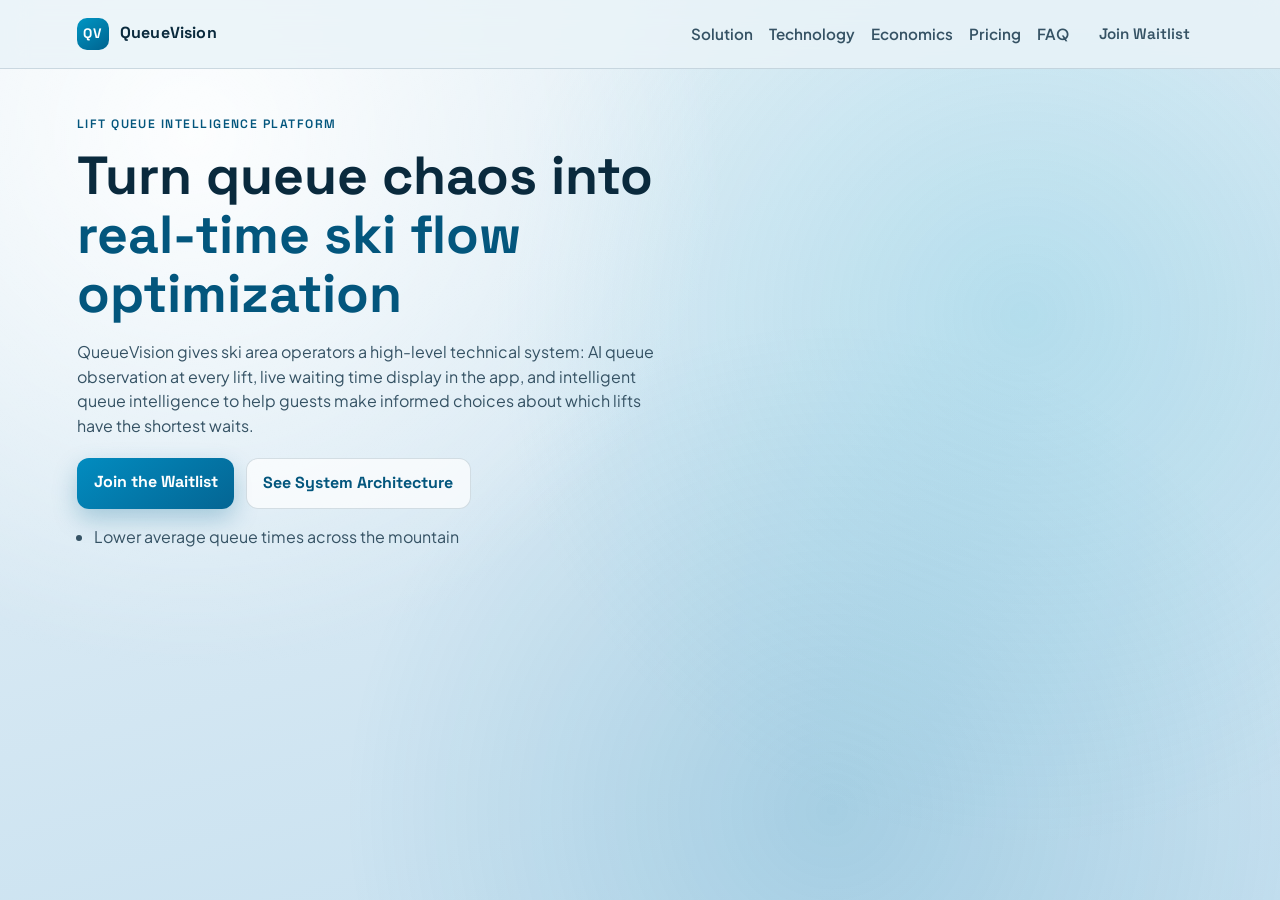
==== index.html @ e5aec7b2 "update" ====
<!DOCTYPE html>
<html lang="en">
<head>
  <meta charset="UTF-8" />
  <meta name="viewport" content="width=device-width, initial-scale=1.0" />
  <title>QueueVision | Lift Queue Intelligence for Ski Areas</title>
  <meta
    name="description"
    content="QueueVision helps ski areas reduce lift waiting times with AI-powered queue observation, live wait-time intelligence, and economic optimization."
  />
  <link rel="icon" type="image/jpeg" href="website/assets/QV_app_icon.jpg" />
  <link rel="apple-touch-icon" href="website/assets/QV_app_icon.jpg" />
  <link rel="preconnect" href="https://fonts.googleapis.com" />
  <link rel="preconnect" href="https://fonts.gstatic.com" crossorigin />
  <link
    href="https://fonts.googleapis.com/css2?family=Space+Grotesk:wght@400;500;700&family=Plus+Jakarta+Sans:wght@400;500;600;700&display=swap"
    rel="stylesheet"
  />
  <link rel="stylesheet" href="website/styles.css" />
</head>
<body>
  <div class="site-bg" aria-hidden="true"></div>

  <header class="topbar">
    <a class="brand" href="#home">
      <span class="brand-mark">QV</span>
      <span class="brand-text">QueueVision</span>
    </a>
    <button class="menu-toggle" type="button" aria-label="Toggle navigation" aria-expanded="false">
      <span></span><span></span><span></span>
    </button>
    <nav class="nav-links" id="primary-nav">
      <a href="#solution">Solution</a>
      <a href="#technology">Technology</a>
      <a href="#economics">Economics</a>
      <a href="#pricing">Pricing</a>
      <a href="#faq">FAQ</a>
      <a class="btn btn-sm" href="#waitlist">Join Waitlist</a>
    </nav>
  </header>

  <main id="home">
    <section class="hero section">
      <div class="hero-copy">
        <p class="kicker">Lift Queue Intelligence Platform</p>
        <h1>
          Turn queue chaos into<br />
          <span>real-time ski flow optimization</span>
        </h1>
        <p class="lead">
          QueueVision gives ski area operators a high-level technical system: AI queue observation at every lift,
          live waiting time display in the app, and intelligent queue intelligence to help guests make informed choices
          about which lifts have the shortest waits.
        </p>
        <div class="hero-cta">
          <a class="btn btn-primary" href="#waitlist">Join the Waitlist</a>
          <a class="btn btn-ghost" href="#technology">See System Architecture</a>
        </div>
        <ul class="hero-points">
          <li>Lower average queue times across the mountain</li>
          <!-- ...existing code... -->
---- website/styles.css ----
/* This file is intentionally left blank. The main site is now at the root index.html. */

/* ...existing styles... */
:root {
  --bg-0: #eaf3f8;
  --bg-1: #d6e8f3;
  --surface: rgba(255, 255, 255, 0.86);
  --surface-strong: #ffffff;
  --line: rgba(11, 56, 85, 0.15);
  --text: #0a2a3d;
  --text-soft: #355264;
  --brand: #0076a8;
  --brand-deep: #03567d;
  --accent: #38b7d6;
  --ok: #1f8f55;
  --shadow: 0 18px 40px rgba(5, 44, 70, 0.14);
  --radius: 16px;
}

* {
  box-sizing: border-box;
}

html,
body {
  margin: 0;
  padding: 0;
}

body {
  color: var(--text);
  font-family: "Plus Jakarta Sans", "Segoe UI", sans-serif;
  background: linear-gradient(165deg, var(--bg-0) 0%, var(--bg-1) 50%, #c4dfef 100%);
  line-height: 1.55;
  min-height: 100vh;
}

.site-bg {
  position: fixed;
  inset: 0;
  z-index: -2;
  background:
    radial-gradient(circle at 15% 15%, rgba(255, 255, 255, 0.9), transparent 40%),
    radial-gradient(circle at 80% 35%, rgba(56, 183, 214, 0.22), transparent 45%),
    radial-gradient(circle at 65% 90%, rgba(0, 118, 168, 0.18), transparent 42%),
    url("assets/snow-topo-pattern.png");
  background-size: auto, auto, auto, 420px 420px;
  background-repeat: no-repeat, no-repeat, no-repeat, repeat;
}

.topbar {
  position: sticky;
  top: 0;
  z-index: 40;
  display: flex;
  align-items: center;
  justify-content: space-between;
  gap: 1rem;
  padding: 0.8rem 6vw;
  backdrop-filter: blur(12px);
  background: rgba(234, 243, 248, 0.82);
  border-bottom: 1px solid var(--line);
}

.brand {
  display: inline-flex;
  align-items: center;
  gap: 0.7rem;
  color: var(--text);
  text-decoration: none;
}

.brand-mark {
  width: 2rem;
  height: 2rem;
  border-radius: 10px;
  display: grid;
  place-items: center;
  font: 700 0.86rem/1 "Space Grotesk", sans-serif;
  letter-spacing: 0.06em;
  color: #fff;
  background: linear-gradient(145deg, #0096c4, #00638f);
}

.brand-text {
  font-family: "Space Grotesk", sans-serif;
  font-weight: 700;
  letter-spacing: 0.01em;
}

.nav-links {
  display: flex;
  align-items: center;
  gap: 1rem;
}

.nav-links a {
  color: var(--text-soft);
  text-decoration: none;
  font-weight: 600;
  font-size: 0.95rem;
}

.menu-toggle {
  display: none;
  background: transparent;
  border: 0;
  width: 2.2rem;
  height: 2.2rem;
  padding: 0;
}

.menu-toggle span {
  display: block;
  height: 2px;
  background: var(--text);
  margin: 5px 0;
  border-radius: 3px;
}

main {
  padding: 2rem 6vw 4rem;
}

.section {
  margin-top: 3.6rem;
}

.hero {
  margin-top: 1rem;
  display: grid;
  grid-template-columns: 1.05fr 0.95fr;
  gap: 1.6rem;
  align-items: start;
}

.kicker {
  text-transform: uppercase;
  letter-spacing: 0.12em;
  font: 600 0.76rem/1.3 "Space Grotesk", sans-serif;
  color: var(--brand-deep);
  margin: 0 0 0.9rem;
}

h1,
h2,
h3 {
  font-family: "Space Grotesk", sans-serif;
  line-height: 1.1;
  margin-top: 0;
}

h1 {
  font-size: clamp(2rem, 4.2vw, 3.35rem);
  margin-bottom: 1rem;
}

h1 span {
  color: var(--brand-deep);
}

h2 {
  font-size: clamp(1.4rem, 3vw, 2.2rem);
  margin-bottom: 0.65rem;
}

.lead {
  max-width: 68ch;
  color: var(--text-soft);
}

.hero-cta {
  margin-top: 1.2rem;
  display: flex;
  gap: 0.7rem;
  flex-wrap: wrap;
}

.btn {
  appearance: none;
  border: 0;
  border-radius: 12px;
  padding: 0.75rem 1.05rem;
  font-family: "Space Grotesk", sans-serif;
  font-weight: 700;
  text-decoration: none;
  cursor: pointer;
}

.btn-sm {
  font-size: 0.85rem;
  padding: 0.58rem 0.85rem;
}

.btn-primary {
  color: #fff;
  background: linear-gradient(145deg, #028cc0, #046593);
  box-shadow: 0 10px 25px rgba(2, 105, 146, 0.28);
}

.btn-ghost {
  color: var(--brand-deep);
  background: rgba(255, 255, 255, 0.7);
  border: 1px solid var(--line);
}

.hero-points {
  margin-top: 1rem;
  padding-left: 1.1rem;
  color: var(--text-soft);
}

.hero-points li + li {
  margin-top: 0.3rem;
}

.card {
  border: 1px solid var(--line);
  border-radius: var(--radius);
  background: var(--surface);
  box-shadow: var(--shadow);
}

.frost {
  position: relative;
  overflow: hidden;
  padding: 1rem;
}

.hero-visual {
  align-self: start;
  height: fit-content;
}

.visual-title {
  margin: 0;
  font-family: "Space Grotesk", sans-serif;
  font-weight: 700;
}

.map-panel {
  position: relative;
  margin-top: 0.8rem;
  border-radius: 12px;
  border: 1px solid var(--line);
  overflow: hidden;
  background: transparent;
  height: auto;
}

.map-bg {
  position: relative;
  width: 100%;
  height: auto;
  object-fit: contain;
  opacity: 1;
}

.map-grid {
  position: absolute;
  inset: 0;
  background-image:
    linear-gradient(rgba(12, 65, 98, 0.08) 1px, transparent 1px),
    linear-gradient(90deg, rgba(12, 65, 98, 0.08) 1px, transparent 1px);
  background-size: 35px 35px;
  opacity: 0.8;
}

.pin {
  position: absolute;
  z-index: 2;
  background: rgba(0, 118, 168, 0.92);
  color: #fff;
  padding: 0.15rem 0.18rem;
  border-radius: 10px;
  font-weight: 700;
  font-size: 0.27rem;
  line-height: 1.25;
  box-shadow: 0 0 16px rgba(0, 118, 168, 0.6), 0 0 32px rgba(56, 183, 214, 0.4), 0 4px 8px rgba(5, 50, 74, 0.25);
  animation: float 4.8s ease-in-out infinite;
}

.pin small {
  font-size: 0.23rem;
  letter-spacing: 0.02em;
}

.p1 { top: 20%; left: 13%; }
.p2 { top: 54%; left: 57%; animation-delay: -1s; }
.p3 { top: 28%; right: 10%; animation-delay: -2s; }

.route-tag {
  position: absolute;
  left: 1rem;
  right: 1rem;
  bottom: 1rem;
  background: rgba(255, 255, 255, 0.9);
  border: 1px solid var(--line);
  border-radius: 10px;
  padding: 0.5rem 0.65rem;
  font-size: 0.9rem;
  font-weight: 600;
}

.section-head {
  max-width: 70ch;
}

.proof-gallery {
  margin-top: 1rem;
}

.tech-media-grid {
  margin-top: 1rem;
  display: grid;
  grid-template-columns: repeat(3, 1fr);
  gap: 1rem;
}

.image-card {
  padding: 0.6rem;
}

.image-card img {
  width: 100%;
  height: 210px;
  object-fit: cover;
  border-radius: 10px;
  border: 1px solid var(--line);
}

.image-card p {
  margin: 0.6rem 0 0.1rem;
  color: var(--text-soft);
  font-size: 0.92rem;
  font-weight: 600;
}

.mobile-shot {
  max-width: 430px;
}

.mobile-shot img {
  object-fit: contain;
  background: linear-gradient(165deg, #f3faff, #e6f2f9);
}

.trust-strip {
  display: grid;
  grid-template-columns: repeat(3, 1fr);
  gap: 0.9rem;
}

.metric {
  padding: 1rem;
}

.grid-2 {
  margin-top: 1rem;
  display: grid;
  grid-template-columns: repeat(2, 1fr);
  gap: 1rem;
}

.feature {
  padding: 1rem 1rem 1.1rem;
}

.architecture {
  margin-top: 1rem;
  padding: 1rem;
  display: grid;
  gap: 0.7rem;
  background: linear-gradient(165deg, rgba(255, 255, 255, 0.94), rgba(225, 241, 250, 0.9));
}

.layer {
  border: 1px solid var(--line);
  border-radius: 12px;
  background: #fff;
  padding: 0.9rem;
}

.layer h3 {
  margin-bottom: 0.35rem;
}

.analytics-section {
  margin-top: 1rem;
  padding: 1rem;
  display: grid;
  grid-template-columns: 1fr 1fr;
  gap: 1rem;
  align-items: center;
}

.analytics-content {
  display: flex;
  flex-direction: column;
  gap: 0.6rem;
}

.analytics-content h3 {
  margin: 0;
}

.analytics-content ul {
  padding-left: 1.1rem;
  margin: 0.4rem 0 0;
}

.analytics-content li {
  margin-bottom: 0.3rem;
  color: var(--text-soft);
}

.analytics-image {
  margin: 0;
}

.analytics-image img {
  width: 100%;
  height: 280px;
  object-fit: cover;
  border-radius: 12px;
  border: 1px solid var(--line);
}

.analytics-image figcaption {
  margin-top: 0.5rem;
  font-size: 0.88rem;
  color: var(--text-soft);
  text-align: center;
}

.deployment-options {
  margin-top: 1rem;
  padding: 1rem;
}

.deployment-options h3 {
  margin: 0 0 0.8rem;
}

.deployment-grid {
  display: grid;
  grid-template-columns: 1fr 1fr;
  gap: 1rem;
}

.deployment-grid article {
  border: 1px solid var(--line);
  border-radius: 12px;
  padding: 0.85rem;
  background: #fff;
}

.deployment-grid h4 {
  margin: 0 0 0.5rem;
  font-size: 1rem;
  color: var(--brand-deep);
}

.deployment-grid p {
  margin: 0;
  color: var(--text-soft);
  font-size: 0.9rem;
  line-height: 1.5;
}

.pricing-highlight {
  margin-top: 1rem;
  padding: 1rem;
  display: grid;
  grid-template-columns: repeat(3, 1fr);
  gap: 1rem;
}

.label {
  margin: 0;
  text-transform: uppercase;
  font: 600 0.74rem/1.2 "Space Grotesk", sans-serif;
  letter-spacing: 0.1em;
  color: var(--brand-deep);
}

.price {
  margin: 0.25rem 0 0.4rem;
  font-family: "Space Grotesk", sans-serif;
  font-size: 1.35rem;
  font-weight: 700;
}

.muted {
  color: var(--text-soft);
}

.roi-box {
  margin-top: 1rem;
  padding: 1rem;
}

.pricing-note {
  margin-top: 0.8rem;
  padding: 1rem;
  background: linear-gradient(160deg, rgba(255, 255, 255, 0.95), rgba(222, 244, 251, 0.9));
  border: 1px solid rgba(0, 118, 168, 0.24);
}

.note-title {
  margin: 0 0 0.5rem;
  font-weight: 700;
  color: var(--brand-deep);
}

.pricing-note p {
  margin: 0;
  color: var(--text-soft);
  font-size: 0.95rem;
  line-height: 1.5;
}

.roi-grid {
  margin-top: 0.8rem;
  display: grid;
  grid-template-columns: repeat(2, 1fr);
  gap: 0.7rem;
}

input,
textarea {
  width: 100%;
  margin-top: 0.35rem;
  padding: 0.7rem 0.74rem;
  border-radius: 10px;
  border: 1px solid rgba(10, 42, 61, 0.24);
  background: #fff;
  font: 500 0.95rem/1.4 "Plus Jakarta Sans", sans-serif;
}

input:focus,
textarea:focus {
  outline: 2px solid rgba(0, 118, 168, 0.35);
  border-color: transparent;
}

.roi-result {
  margin-top: 0.8rem;
  padding: 0.75rem;
  border-radius: 12px;
  background: rgba(31, 143, 85, 0.1);
  color: #145736;
  border: 1px solid rgba(31, 143, 85, 0.26);
  font-weight: 600;
}

.grid-3 {
  margin-top: 1rem;
  display: grid;
  grid-template-columns: repeat(3, 1fr);
  gap: 1rem;
}

.plan {
  padding: 1rem;
}

.plan ul {
  padding-left: 1.1rem;
}

.plan li + li {
  margin-top: 0.25rem;
}

.featured {
  position: relative;
  border: 1px solid rgba(0, 118, 168, 0.35);
  background: linear-gradient(160deg, rgba(255, 255, 255, 0.97), rgba(222, 244, 251, 0.95));
}

.badge {
  position: absolute;
  top: 0.8rem;
  right: 0.8rem;
  margin: 0;
  padding: 0.2rem 0.45rem;
  border-radius: 6px;
  background: #e1f4fb;
  border: 1px solid rgba(0, 118, 168, 0.2);
  font-size: 0.72rem;
  font-weight: 700;
  color: #064d6f;
}

.about-wrap {
  margin-top: 1rem;
  padding: 1rem;
  display: grid;
  grid-template-columns: 1.2fr 0.8fr;
  gap: 1rem;
  align-items: center;
}

.about-copy p {
  margin: 0;
}

.about-copy p + p {
  margin-top: 0.8rem;
}

.about-photo {
  margin: 0;
}

.about-photo img {
  width: 100%;
  height: 250px;
  object-fit: cover;
  border-radius: 12px;
  border: 1px solid var(--line);
}

.faq-list {
  margin-top: 1rem;
  display: grid;
  gap: 0.7rem;
}

details {
  padding: 0.85rem 1rem;
}

summary {
  cursor: pointer;
  font-weight: 700;
  font-family: "Space Grotesk", sans-serif;
}

details p {
  margin-bottom: 0.3rem;
}

.waitlist-card {
  padding: 1.2rem;
  max-width: 760px;
  margin: 0 auto;
}

.waitlist {
  display: flex;
  justify-content: center;
}

#waitlist-form {
  margin-top: 0.9rem;
  display: grid;
  gap: 0.75rem;
}

#waitlist-form .btn-primary {
  justify-self: center;
  min-width: 220px;
}

.form-note {
  margin: 0;
  font-weight: 600;
  min-height: 1.2rem;
}

.footer {
  margin: 3.5rem 6vw 1.8rem;
  padding: 1rem;
  border-top: 1px solid var(--line);
  color: var(--text-soft);
}

@keyframes float {
  0%,
  100% {
    transform: translateY(0);
  }
  50% {
    transform: translateY(-4px);
  }
}

@media (max-width: 1050px) {
  .hero {
    grid-template-columns: 1fr;
  }

  .trust-strip,
  .grid-3,
  .tech-media-grid {
    grid-template-columns: 1fr 1fr;
  }

  .pricing-highlight {
    grid-template-columns: 1fr;
  }
}

@media (max-width: 780px) {
  .menu-toggle {
    display: inline-block;
  }

  .nav-links {
    position: absolute;
    top: 100%;
    right: 6vw;
    left: 6vw;
    display: none;
    flex-direction: column;
    align-items: stretch;
    background: rgba(255, 255, 255, 0.98);
    border: 1px solid var(--line);
    border-radius: 12px;
    padding: 0.75rem;
    box-shadow: 0 12px 24px rgba(5, 44, 70, 0.16);
  }

  .nav-links.open {
    display: flex;
  }

  .trust-strip,
  .grid-2,
  .grid-3,
  .roi-grid,
  .tech-media-grid,
  .analytics-section,
  .about-wrap,
  .deployment-grid {
    grid-template-columns: 1fr;
  }

  main {
    padding-left: 1rem;
    padding-right: 1rem;
  }

  .topbar,
  .footer {
    padding-left: 1rem;
    padding-right: 1rem;
    margin-left: 0;
    margin-right: 0;
  }
}
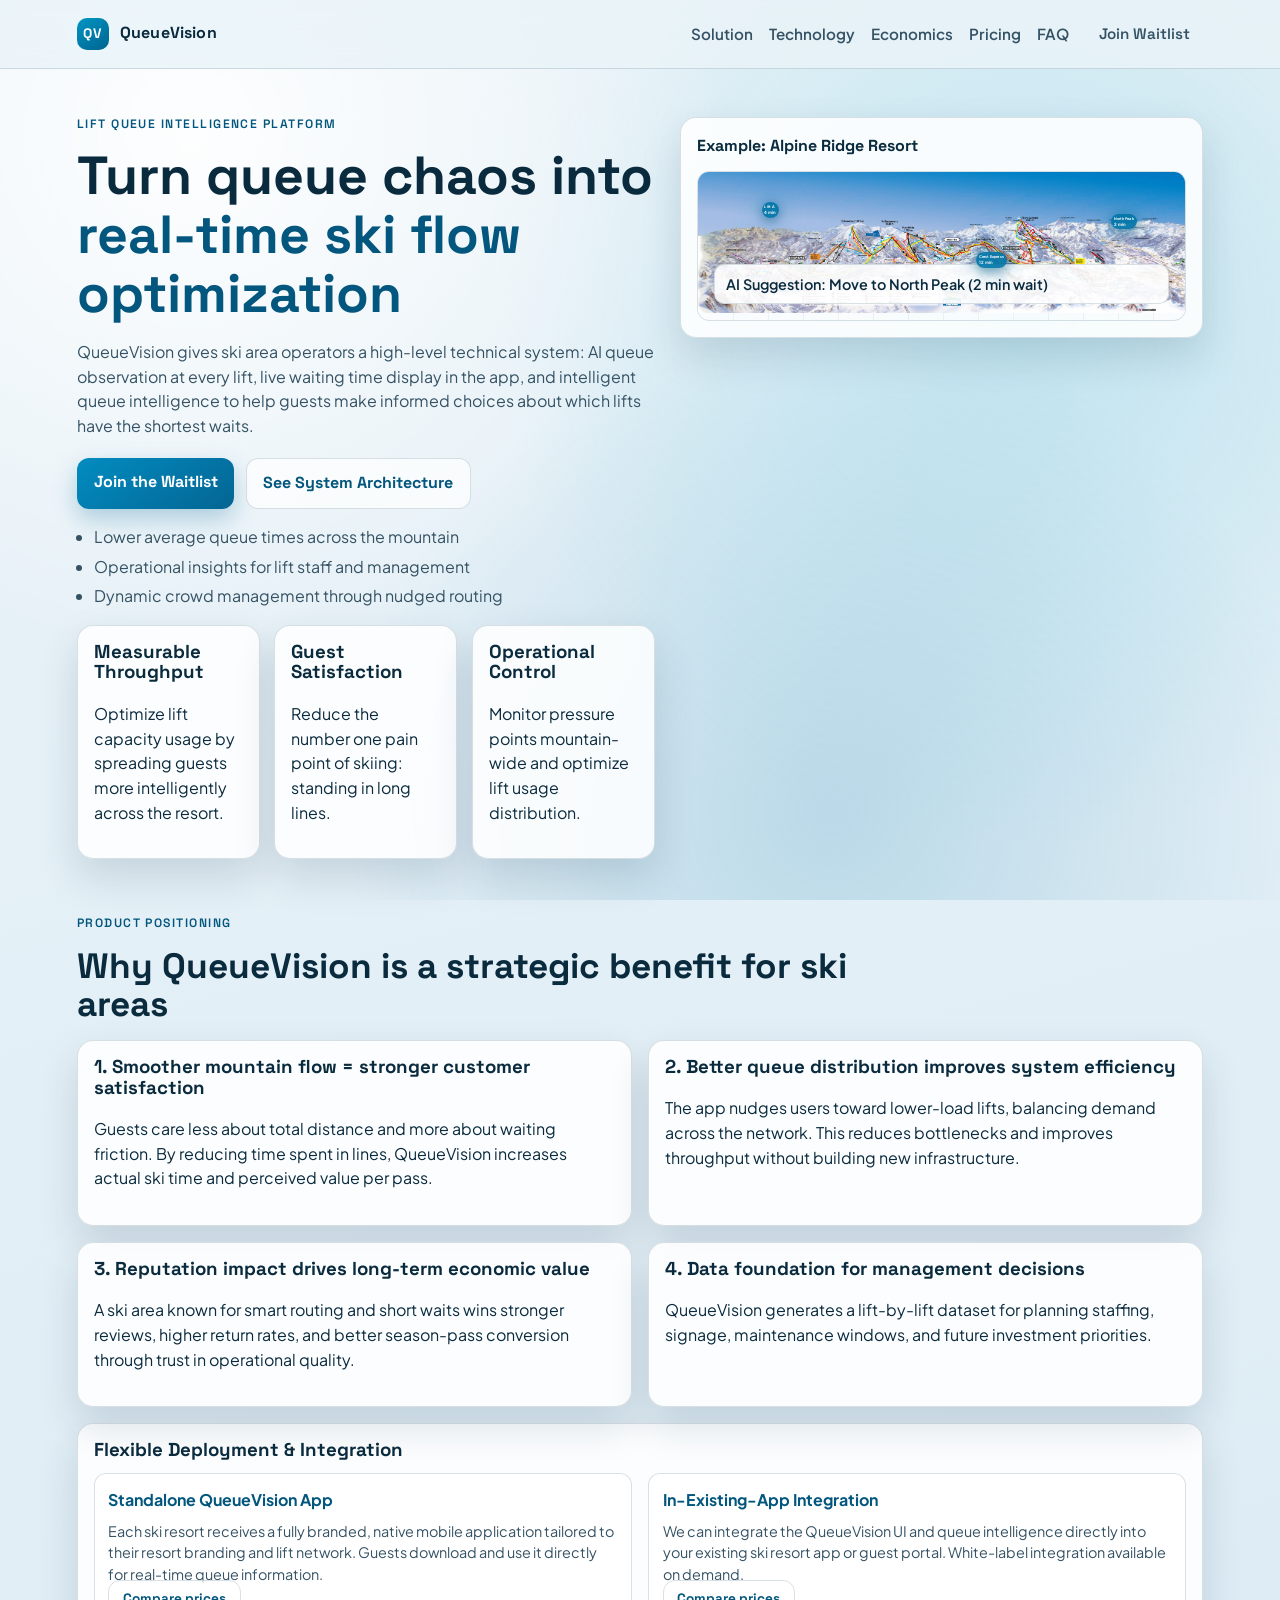
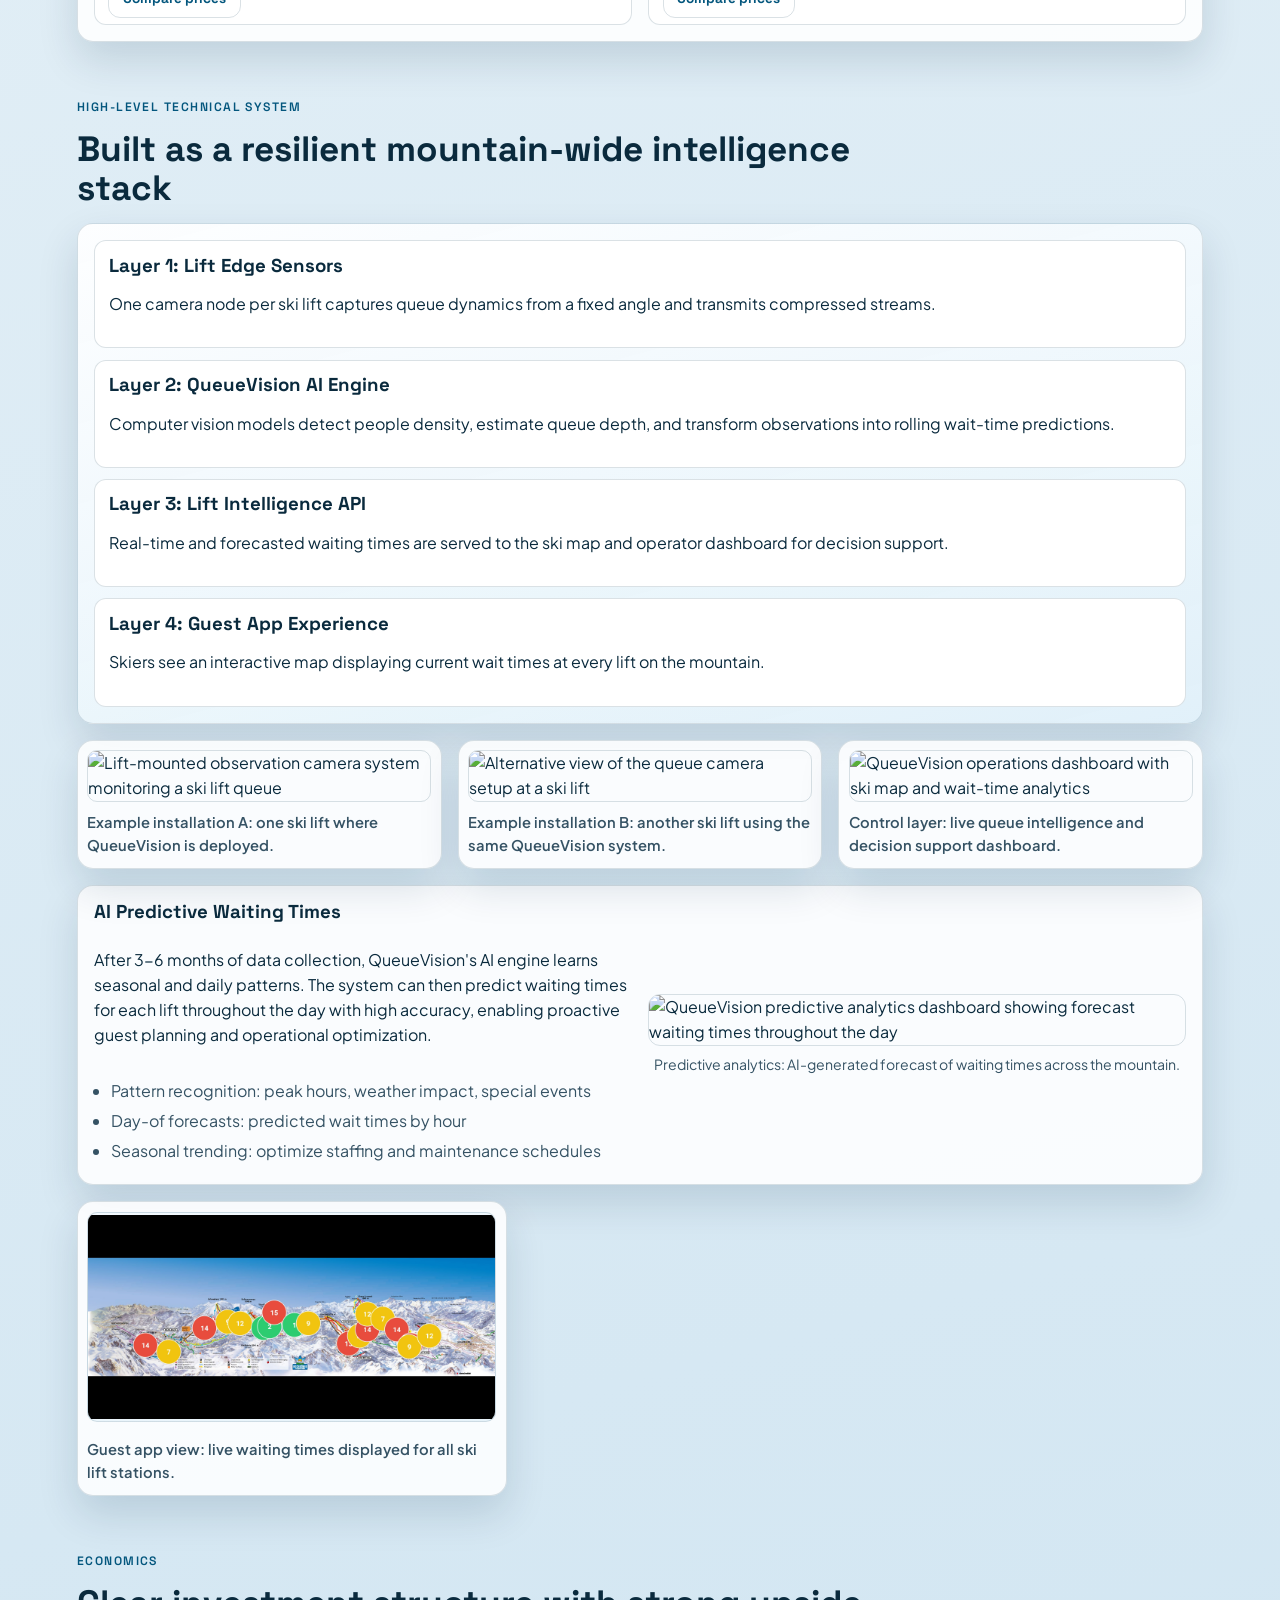
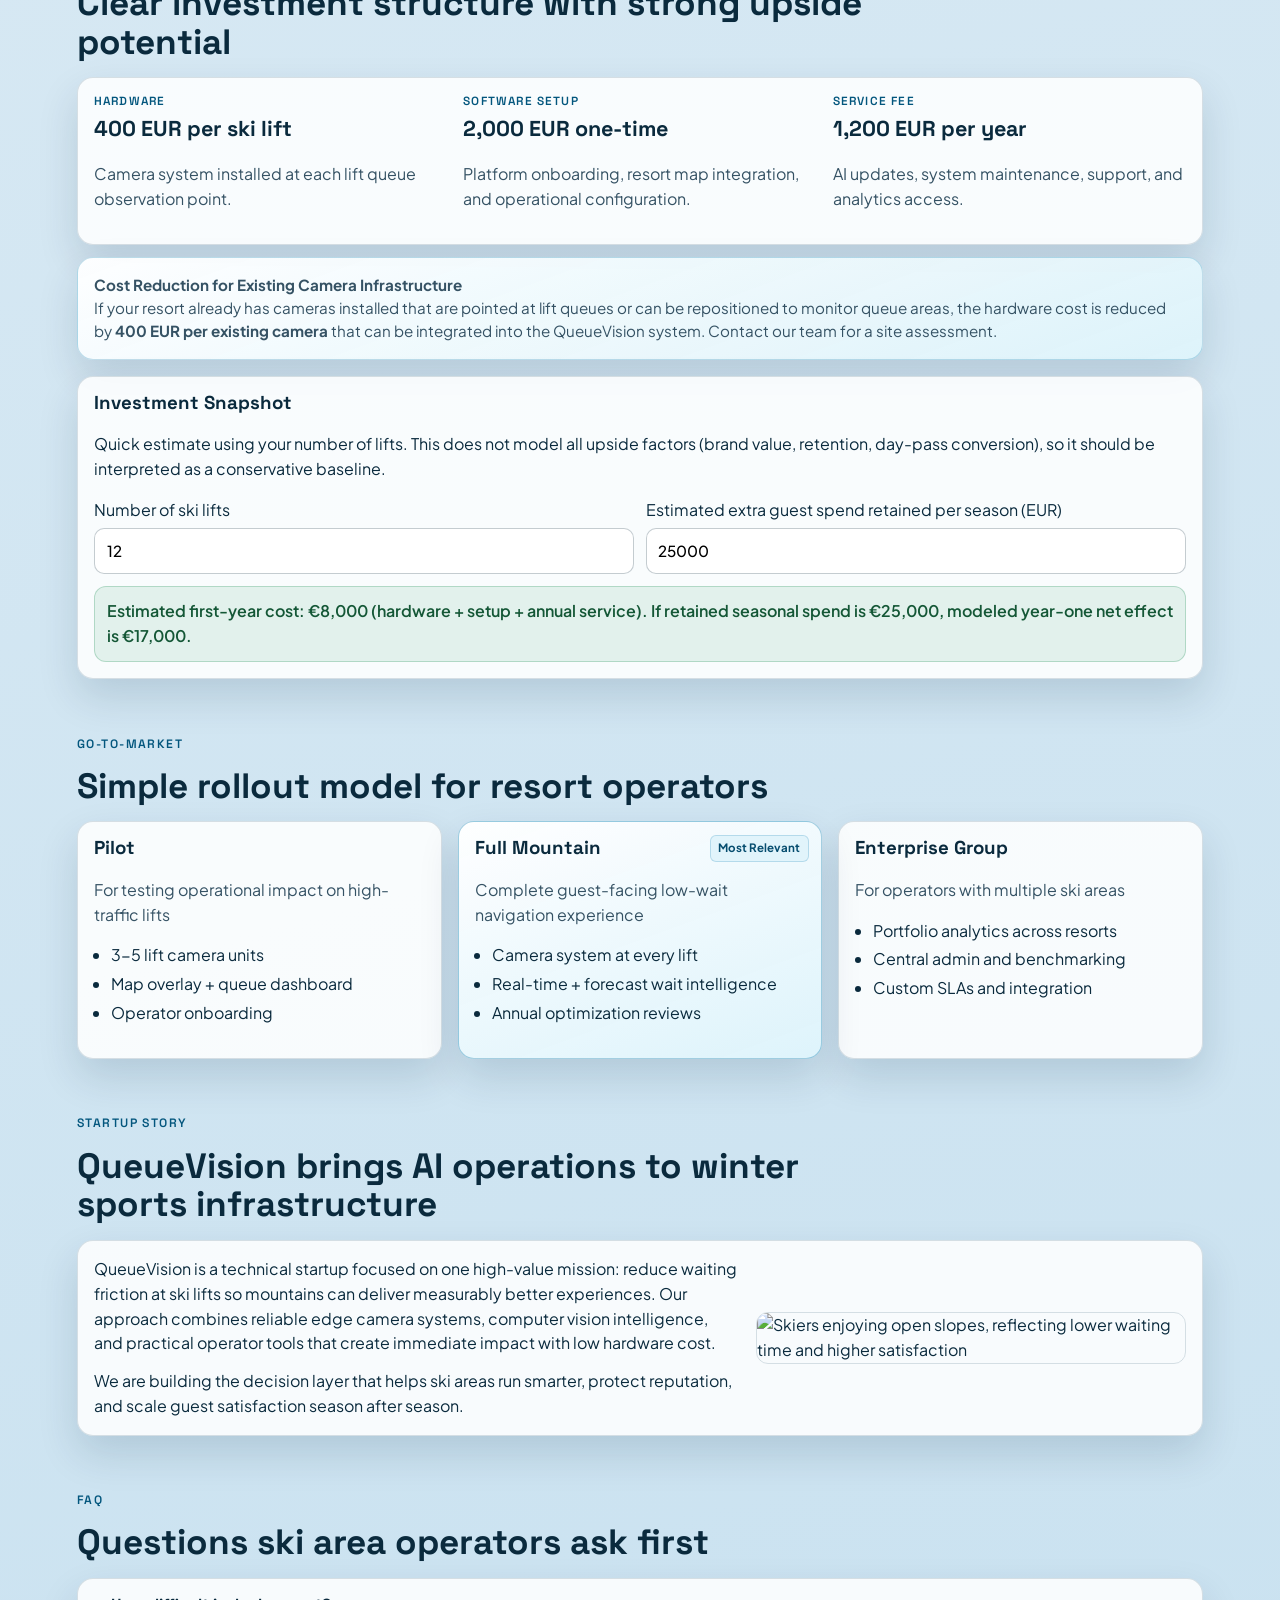
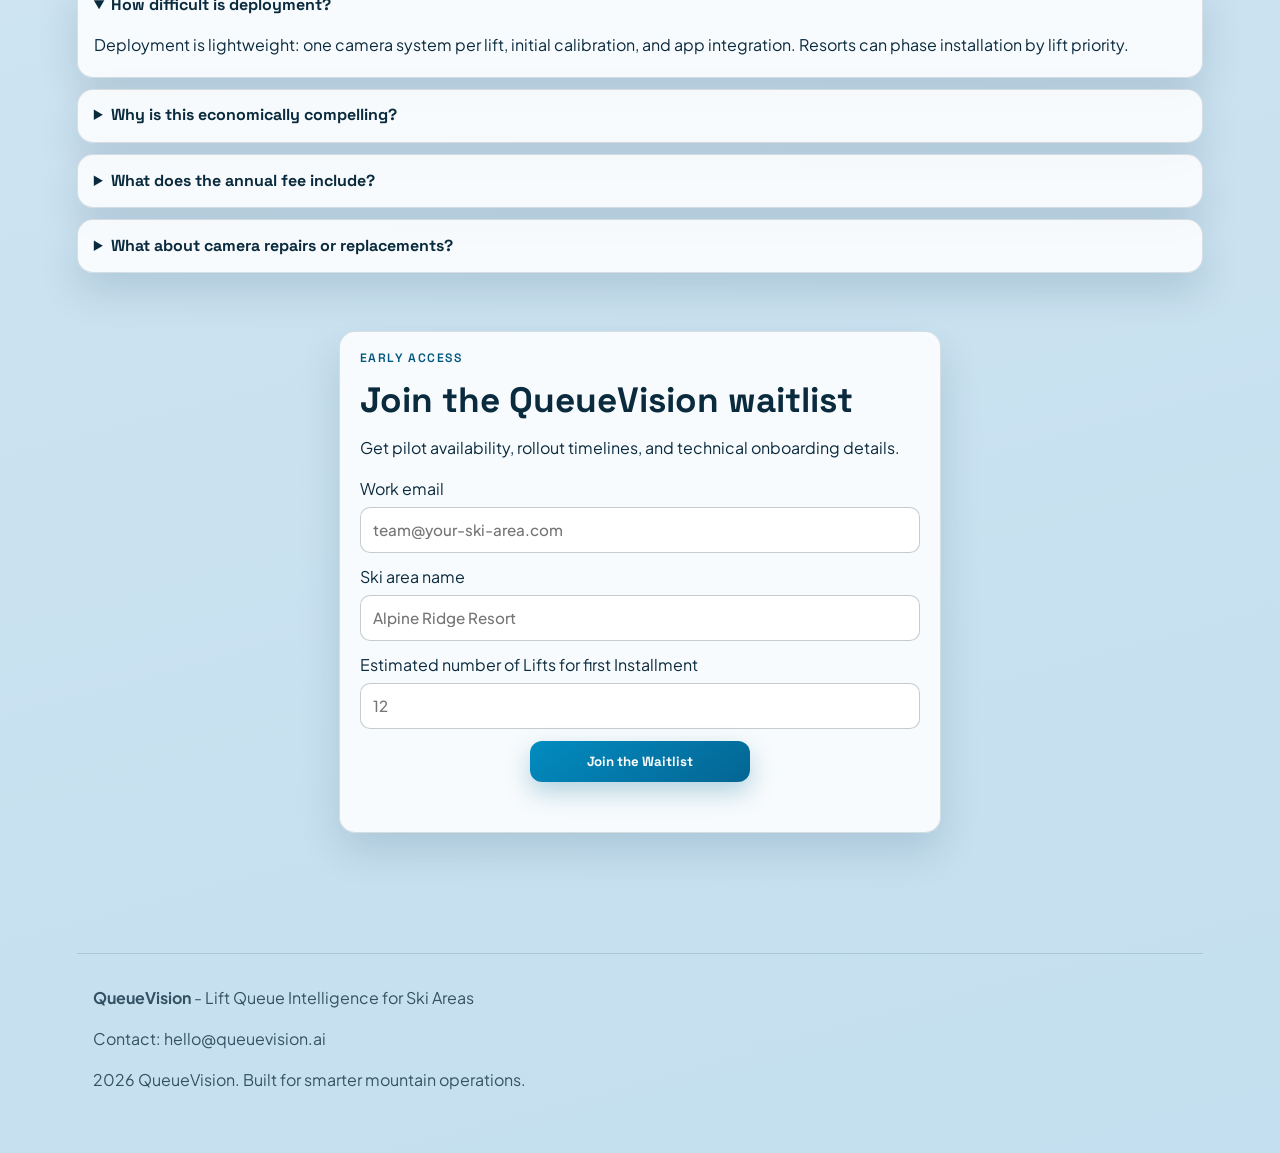
==== commit 4a8de352: "docs: add project documentation with live demo link" ====
--- a/index.html
+++ b/index.html
@@ -58,4 +58,377 @@
         </div>
         <ul class="hero-points">
           <li>Lower average queue times across the mountain</li>
-          <!-- ...existing code... -->
+          <li>Operational insights for lift staff and management</li>
+          <li>Dynamic crowd management through nudged routing</li>
+        </ul>
+        <div class="trust-strip">
+          <article class="metric card">
+            <h3>Measurable Throughput</h3>
+            <p>Optimize lift capacity usage by spreading guests more intelligently across the resort.</p>
+          </article>
+          <article class="metric card">
+            <h3>Guest Satisfaction</h3>
+            <p>Reduce the number one pain point of skiing: standing in long lines.</p>
+          </article>
+          <article class="metric card">
+            <h3>Operational Control</h3>
+            <p>Monitor pressure points mountain-wide and optimize lift usage distribution.</p>
+          </article>
+        </div>
+      </div>
+
+      <div class="hero-visual card frost">
+        <p class="visual-title">Example: Alpine Ridge Resort</p>
+        <div class="map-panel">
+          <div class="map-grid"></div>
+          <img src="map.jpg" alt="Ski resort map used for demonstration" class="map-bg" />
+          <div class="pin p1">
+            <small>Lift A</small><br />
+            4 min
+          </div>
+          <div class="pin p2">
+            <small>Crest Express</small><br />
+            12 min
+          </div>
+          <div class="pin p3">
+            <small>North Peak</small><br />
+            2 min
+          </div>
+          <div class="route-tag">
+             AI Suggestion: Move to North Peak (2 min wait)
+          </div>
+        </div>
+      </div>
+    </section>
+
+    <section class="section" id="solution">
+      <div class="section-head">
+        <p class="kicker">Product Positioning</p>
+        <h2>Why QueueVision is a strategic benefit for ski areas</h2>
+      </div>
+      <div class="grid-2">
+        <article class="card feature">
+          <h3>1. Smoother mountain flow = stronger customer satisfaction</h3>
+          <p>
+            Guests care less about total distance and more about waiting friction. By reducing time spent in lines,
+            QueueVision increases actual ski time and perceived value per pass.
+          </p>
+        </article>
+        <article class="card feature">
+          <h3>2. Better queue distribution improves system efficiency</h3>
+          <p>
+            The app nudges users toward lower-load lifts, balancing demand across the network. This reduces bottlenecks
+            and improves throughput without building new infrastructure.
+          </p>
+        </article>
+        <article class="card feature">
+          <h3>3. Reputation impact drives long-term economic value</h3>
+          <p>
+            A ski area known for smart routing and short waits wins stronger reviews, higher return rates, and better
+            season-pass conversion through trust in operational quality.
+          </p>
+        </article>
+        <article class="card feature">
+          <h3>4. Data foundation for management decisions</h3>
+          <p>
+            QueueVision generates a lift-by-lift dataset for planning staffing, signage, maintenance windows, and
+            future investment priorities.
+          </p>
+        </article>
+      </div>
+      <div class="deployment-options card">
+        <h3>Flexible Deployment &amp; Integration</h3>
+        <div class="deployment-grid">
+          <article>
+            <h4>Standalone QueueVision App</h4>
+            <p>
+              Each ski resort receives a fully branded, native mobile application tailored to their resort branding and lift network.
+              Guests download and use it directly for real-time queue information.
+            </p>
+            <a class="btn btn-ghost btn-sm" href="compare.html">Compare prices</a>
+          </article>
+          <article>
+            <h4>In-Existing-App Integration</h4>
+            <p>
+              We can integrate the QueueVision UI and queue intelligence directly into your existing ski resort app or guest portal.
+              White-label integration available on demand.
+            </p>
+            <a class="btn btn-ghost btn-sm" href="compare.html">Compare prices</a>
+          </article>
+        </div>
+      </div>
+    </section>
+
+    <section class="section" id="technology">
+      <div class="section-head">
+        <p class="kicker">High-Level Technical System</p>
+        <h2>Built as a resilient mountain-wide intelligence stack</h2>
+      </div>
+      <div class="architecture card">
+        <div class="layer">
+          <h3>Layer 1: Lift Edge Sensors</h3>
+          <p>
+            One camera node per ski lift captures queue dynamics from a fixed angle and transmits compressed streams.
+          </p>
+        </div>
+        <div class="layer">
+          <h3>Layer 2: QueueVision AI Engine</h3>
+          <p>
+            Computer vision models detect people density, estimate queue depth, and transform observations into
+            rolling wait-time predictions.
+          </p>
+        </div>
+        <div class="layer">
+          <h3>Layer 3: Lift Intelligence API</h3>
+          <p>
+            Real-time and forecasted waiting times are served to the ski map and operator dashboard for decision support.
+          </p>
+        </div>
+        <div class="layer">
+          <h3>Layer 4: Guest App Experience</h3>
+          <p>
+            Skiers see an interactive map displaying current wait times at every lift on the mountain.
+          </p>
+        </div>
+      </div>
+      <div class="tech-media-grid">
+        <article class="card image-card">
+          <img
+            src="website/assets/lift-camera-node-a.png"
+            alt="Lift-mounted observation camera system monitoring a ski lift queue"
+          />
+          <p>Example installation A: one ski lift where QueueVision is deployed.</p>
+        </article>
+        <article class="card image-card">
+          <img
+            src="website/assets/lift-camera-node-b.png"
+            alt="Alternative view of the queue camera setup at a ski lift"
+          />
+          <p>Example installation B: another ski lift using the same QueueVision system.</p>
+        </article>
+        <article class="card image-card">
+          <img
+            src="website/assets/queuevision-dashboard.png"
+            alt="QueueVision operations dashboard with ski map and wait-time analytics"
+          />
+          <p>Control layer: live queue intelligence and decision support dashboard.</p>
+        </article>
+      </div>
+      <div class="analytics-section card">
+        <div class="analytics-content">
+          <h3>AI Predictive Waiting Times</h3>
+          <p>
+            After 3-6 months of data collection, QueueVision's AI engine learns seasonal and daily patterns. The system can then predict waiting times for each lift throughout the day with high accuracy, enabling proactive guest planning and operational optimization.
+          </p>
+          <ul>
+            <li>Pattern recognition: peak hours, weather impact, special events</li>
+            <li>Day-of forecasts: predicted wait times by hour</li>
+            <li>Seasonal trending: optimize staffing and maintenance schedules</li>
+          </ul>
+        </div>
+        <figure class="analytics-image">
+          <img
+            src="website/assets/analytics.png"
+            alt="QueueVision predictive analytics dashboard showing forecast waiting times throughout the day"
+          />
+          <figcaption>Predictive analytics: AI-generated forecast of waiting times across the mountain.</figcaption>
+        </figure>
+      </div>
+      <div class="proof-gallery">
+        <article class="card image-card mobile-shot">
+          <img
+            src="website/assets/mobile-map-ui.jpg"
+            alt="QueueVision mobile app map showing live waiting times for ski lifts"
+          />
+          <p>Guest app view: live waiting times displayed for all ski lift stations.</p>
+        </article>
+      </div>
+    </section>
+
+    <section class="section" id="economics">
+      <div class="section-head">
+        <p class="kicker">Economics</p>
+        <h2>Clear investment structure with strong upside potential</h2>
+      </div>
+
+      <div class="pricing-highlight card">
+        <div>
+          <p class="label">Hardware</p>
+          <p class="price">400 EUR per ski lift</p>
+          <p class="muted">Camera system installed at each lift queue observation point.</p>
+        </div>
+        <div>
+          <p class="label">Software Setup</p>
+          <p class="price">2,000 EUR one-time</p>
+          <p class="muted">Platform onboarding, resort map integration, and operational configuration.</p>
+        </div>
+        <div>
+          <p class="label">Service Fee</p>
+          <p class="price">1,200 EUR per year</p>
+          <p class="muted">AI updates, system maintenance, support, and analytics access.</p>
+        </div>
+      </div>
+
+      <div class="card pricing-note">
+        <p class="note-title">Cost Reduction for Existing Camera Infrastructure</p>
+        <p>
+          If your resort already has cameras installed that are pointed at lift queues or can be repositioned to monitor queue areas,
+          the hardware cost is reduced by <strong>400 EUR per existing camera</strong> that can be integrated into the QueueVision system.
+          Contact our team for a site assessment.
+        </p>
+      </div>
+
+      <div class="card roi-box">
+        <h3>Investment Snapshot</h3>
+        <p>
+          Quick estimate using your number of lifts. This does not model all upside factors (brand value, retention,
+          day-pass conversion), so it should be interpreted as a conservative baseline.
+        </p>
+        <div class="roi-grid">
+          <label>
+            Number of ski lifts
+            <input type="number" id="lifts" min="1" value="12" />
+          </label>
+          <label>
+            Estimated extra guest spend retained per season (EUR)
+            <input type="number" id="retained" min="0" value="25000" />
+          </label>
+        </div>
+        <div class="roi-result" id="roi-result" aria-live="polite"></div>
+      </div>
+    </section>
+
+    <section class="section" id="pricing">
+      <div class="section-head">
+        <p class="kicker">Go-To-Market</p>
+        <h2>Simple rollout model for resort operators</h2>
+      </div>
+      <div class="grid-3">
+        <article class="card plan">
+          <h3>Pilot</h3>
+          <p class="muted">For testing operational impact on high-traffic lifts</p>
+          <ul>
+            <li>3-5 lift camera units</li>
+            <li>Map overlay + queue dashboard</li>
+            <li>Operator onboarding</li>
+          </ul>
+        </article>
+        <article class="card plan featured">
+          <p class="badge">Most Relevant</p>
+          <h3>Full Mountain</h3>
+          <p class="muted">Complete guest-facing low-wait navigation experience</p>
+          <ul>
+            <li>Camera system at every lift</li>
+            <li>Real-time + forecast wait intelligence</li>
+            <li>Annual optimization reviews</li>
+          </ul>
+        </article>
+        <article class="card plan">
+          <h3>Enterprise Group</h3>
+          <p class="muted">For operators with multiple ski areas</p>
+          <ul>
+            <li>Portfolio analytics across resorts</li>
+            <li>Central admin and benchmarking</li>
+            <li>Custom SLAs and integration</li>
+          </ul>
+        </article>
+      </div>
+    </section>
+
+    <section class="section" id="about">
+      <div class="section-head">
+        <p class="kicker">Startup Story</p>
+        <h2>QueueVision brings AI operations to winter sports infrastructure</h2>
+      </div>
+      <div class="about-wrap card">
+        <div class="about-copy">
+          <p>
+            QueueVision is a technical startup focused on one high-value mission: reduce waiting friction at ski lifts so
+            mountains can deliver measurably better experiences. Our approach combines reliable edge camera systems,
+            computer vision intelligence, and practical operator tools that create immediate impact with low hardware cost.
+          </p>
+          <p>
+            We are building the decision layer that helps ski areas run smarter, protect reputation, and scale guest
+            satisfaction season after season.
+          </p>
+        </div>
+        <figure class="about-photo">
+          <img
+            src="website/assets/happy-skiers.png"
+            alt="Skiers enjoying open slopes, reflecting lower waiting time and higher satisfaction"
+          />
+        </figure>
+      </div>
+    </section>
+
+    <section class="section" id="faq">
+      <div class="section-head">
+        <p class="kicker">FAQ</p>
+        <h2>Questions ski area operators ask first</h2>
+      </div>
+      <div class="faq-list">
+        <details class="card" open>
+          <summary>How difficult is deployment?</summary>
+          <p>
+            Deployment is lightweight: one camera system per lift, initial calibration, and app integration. Resorts can phase installation by lift priority.
+          </p>
+        </details>
+        <details class="card">
+          <summary>Why is this economically compelling?</summary>
+          <p>
+            QueueVision targets the core pain point that drives guest frustration. Lower waiting friction improves
+            perceived resort quality, supports return visits, and reduces revenue leakage from early session drop-off.
+          </p>
+        </details>
+        <details class="card">
+          <summary>What does the annual fee include?</summary>
+          <p>
+            The yearly 1,200 EUR service fee covers AI model maintenance, updates, monitoring, support, and platform
+            continuity.
+          </p>
+        </details>
+        <details class="card">
+          <summary>What about camera repairs or replacements?</summary>
+          <p>
+            The annual service fee does not include repair or replacement of camera hardware. Physical camera maintenance, repairs, or replacement of damaged units are the responsibility of the ski area and are invoiced separately as needed.
+          </p>
+        </details>
+      </div>
+    </section>
+
+    <section class="section waitlist" id="waitlist">
+      <div class="card waitlist-card">
+        <p class="kicker">Early Access</p>
+        <h2>Join the QueueVision waitlist</h2>
+        <p>
+          Get pilot availability, rollout timelines, and technical onboarding details.
+        </p>
+        <form id="waitlist-form" novalidate>
+          <label>
+            Work email
+            <input type="email" id="email" required placeholder="team@your-ski-area.com" />
+          </label>
+          <label>
+            Ski area name
+            <input type="text" id="resort" required placeholder="Alpine Ridge Resort" />
+          </label>
+          <label>
+            Estimated number of Lifts for first Installment
+            <input type="number" id="lift-count" min="1" placeholder="12" />
+          </label>
+          <button class="btn btn-primary" type="submit">Join the Waitlist</button>
+          <p class="form-note" id="form-note" aria-live="polite"></p>
+        </form>
+      </div>
+    </section>
+  </main>
+
+  <footer class="footer">
+    <p><strong>QueueVision</strong> - Lift Queue Intelligence for Ski Areas</p>
+    <p>Contact: hello@queuevision.ai</p>
+    <p class="muted">2026 QueueVision. Built for smarter mountain operations.</p>
+  </footer>
+
+  <script src="website/script.js"></script>
+</body>
+</html>
--- a/website/styles.css
+++ b/website/styles.css
@@ -1,6 +1,3 @@
-/* This file is intentionally left blank. The main site is now at the root index.html. */
-
-/* ...existing styles... */
 :root {
   --bg-0: #eaf3f8;
   --bg-1: #d6e8f3;
